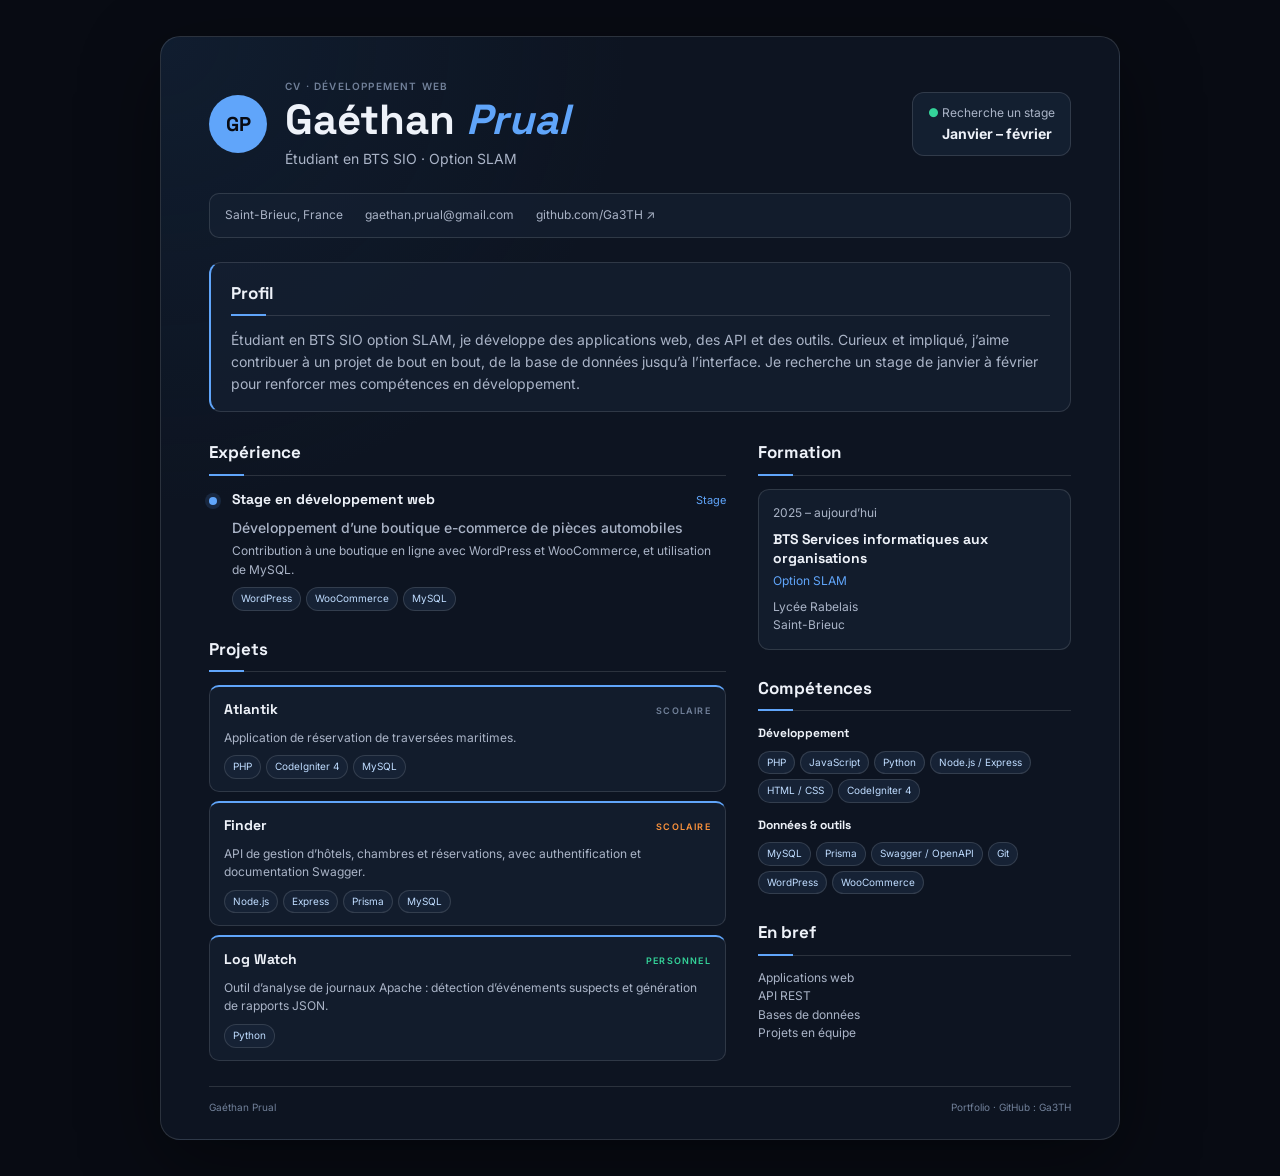
==== index.html @ 6e7fe6c9 "Publier le CV sur GitHub Pages" ====
<!doctype html>
<html lang="fr">
<head>
  <meta charset="UTF-8">
  <meta name="viewport" content="width=device-width, initial-scale=1">
  <meta name="description" content="CV de Gaéthan Prual, étudiant en BTS SIO SLAM à la recherche d'un stage de janvier à février.">
  <title>Gaéthan Prual — CV &amp; Portfolio</title>
  <link rel="preconnect" href="https://fonts.googleapis.com">
  <link rel="preconnect" href="https://fonts.gstatic.com" crossorigin>
  <link href="https://fonts.googleapis.com/css2?family=Space+Grotesk:wght@500;600;700&family=Inter:wght@400;500;600&display=swap" rel="stylesheet">
  <link rel="stylesheet" href="cv-gaethan-prual.css">
</head>
<body>
  <main class="cv">
    <header class="entete">
      <div class="identite">
        <div class="logo" aria-hidden="true">GP</div>
        <div>
          <p class="sur-titre">CV · DÉVELOPPEMENT WEB</p>
          <h1>Gaéthan <span>Prual</span></h1>
          <p class="poste">Étudiant en BTS SIO · Option SLAM</p>
        </div>
      </div>
      <div class="disponibilite">● Recherche un stage<br><strong>Janvier – février</strong></div>
    </header>

    <div class="coordonnees" aria-label="Coordonnées">
      <span>Saint-Brieuc, France</span>
      <a href="mailto:gaethan.prual@gmail.com">gaethan.prual@gmail.com</a>
      <a href="https://github.com/Ga3TH">github.com/Ga3TH ↗</a>
    </div>

    <section class="intro">
      <h2>Profil</h2>
      <p>Étudiant en BTS SIO option SLAM, je développe des applications web, des API et des outils. Curieux et impliqué, j’aime contribuer à un projet de bout en bout, de la base de données jusqu’à l’interface. Je recherche un stage de janvier à février pour renforcer mes compétences en développement.</p>
    </section>

    <div class="colonnes">
      <div class="colonne-principale">
        <section>
          <h2>Expérience</h2>
          <article class="experience">
            <div class="repere"></div>
            <div>
              <div class="ligne-titre"><h3>Stage en développement web</h3><span class="date">Stage</span></div>
              <p class="organisation">Développement d’une boutique e-commerce de pièces automobiles</p>
              <p>Contribution à une boutique en ligne avec WordPress et WooCommerce, et utilisation de MySQL.</p>
              <div class="tags"><span>WordPress</span><span>WooCommerce</span><span>MySQL</span></div>
            </div>
          </article>
        </section>

        <section>
          <h2>Projets</h2>
          <article class="projet">
            <div class="ligne-titre"><h3>Atlantik</h3><span class="type">SCOLAIRE</span></div>
            <p>Application de réservation de traversées maritimes.</p>
            <div class="tags"><span>PHP</span><span>CodeIgniter 4</span><span>MySQL</span></div>
          </article>
          <article class="projet">
            <div class="ligne-titre"><h3>Finder</h3><span class="type orange">SCOLAIRE</span></div>
            <p>API de gestion d’hôtels, chambres et réservations, avec authentification et documentation Swagger.</p>
            <div class="tags"><span>Node.js</span><span>Express</span><span>Prisma</span><span>MySQL</span></div>
          </article>
          <article class="projet">
            <div class="ligne-titre"><h3>Log Watch</h3><span class="type vert">PERSONNEL</span></div>
            <p>Outil d’analyse de journaux Apache : détection d’événements suspects et génération de rapports JSON.</p>
            <div class="tags"><span>Python</span></div>
          </article>
        </section>
      </div>

      <aside class="colonne-laterale">
        <section>
          <h2>Formation</h2>
          <article class="formation">
            <p class="date">2025 – aujourd’hui</p>
            <h3>BTS Services informatiques aux organisations</h3>
            <p class="accent">Option SLAM</p>
            <p>Lycée Rabelais<br>Saint-Brieuc</p>
          </article>
        </section>
        <section>
          <h2>Compétences</h2>
          <h3 class="sous-titre">Développement</h3>
          <div class="tags colonne-tags"><span>PHP</span><span>JavaScript</span><span>Python</span><span>Node.js / Express</span><span>HTML / CSS</span><span>CodeIgniter 4</span></div>
          <h3 class="sous-titre">Données &amp; outils</h3>
          <div class="tags colonne-tags"><span>MySQL</span><span>Prisma</span><span>Swagger / OpenAPI</span><span>Git</span><span>WordPress</span><span>WooCommerce</span></div>
        </section>
        <section class="atouts">
          <h2>En bref</h2>
          <p>Applications web<br>API REST<br>Bases de données<br>Projets en équipe</p>
        </section>
      </aside>
    </div>
    <footer><span>Gaéthan Prual</span><span>Portfolio · GitHub : Ga3TH</span></footer>
  </main>
</body>
</html>
---- cv-gaethan-prual.css ----
:root{color-scheme:dark;--fond:#080b13;--carte:#162235;--texte:#eef2f9;--secondaire:#aab4c7;--muet:#718099;--bleu:#60a5fa;--ligne:#ffffff20}
*{box-sizing:border-box}body{margin:0;background:var(--fond);color:var(--texte);font:14px/1.55 Inter, sans-serif;padding:36px 18px}h1,h2,h3,p{margin-top:0}h1,h2,h3{font-family:"Space Grotesk",sans-serif}a{color:inherit;text-decoration:none}.cv{max-width:960px;margin:auto;padding:42px 48px 24px;background:radial-gradient(circle at 0 0,#1d426833,transparent 32%),#0d1421;border:1px solid var(--ligne);border-radius:20px;box-shadow:0 24px 80px #0006}.entete{display:flex;justify-content:space-between;align-items:center;gap:24px}.identite{display:flex;align-items:center;gap:18px}.logo{display:grid;place-items:center;width:58px;height:58px;flex:none;border-radius:50%;background:var(--bleu);color:var(--fond);font:700 20px "Space Grotesk",sans-serif}.sur-titre,.type{color:var(--muet);font-size:10px;letter-spacing:1.2px;font-weight:600}.sur-titre{margin-bottom:3px}.entete h1{font-size:42px;line-height:1.05;margin:0}.entete h1 span{color:var(--bleu);font-style:italic}.poste{color:var(--secondaire);margin:6px 0 0}.disponibilite{padding:11px 15px;background:#162235cc;border:1px solid var(--ligne);border-radius:12px;color:var(--secondaire);font-size:12px;white-space:nowrap}.disponibilite:first-letter{color:#34d399}.disponibilite strong{display:inline-block;padding-left:14px;color:var(--texte);font-size:14px}.coordonnees{display:flex;gap:10px 22px;flex-wrap:wrap;margin:24px 0;padding:12px 15px;background:#16223599;border:1px solid var(--ligne);border-radius:10px;color:var(--secondaire);font-size:12px}.coordonnees a:hover{color:var(--bleu)}section{margin-bottom:25px}h2{font-size:17px;margin:0 0 13px;padding-bottom:7px;border-bottom:1px solid var(--ligne)}h2:after{content:"";display:block;width:35px;height:2px;background:var(--bleu);position:relative;top:8px}.intro{padding:17px 20px;background:#16223599;border:1px solid var(--ligne);border-left:2px solid var(--bleu);border-radius:12px}.intro p{margin:0;color:var(--secondaire)}.colonnes{display:grid;grid-template-columns:1.65fr 1fr;gap:32px;margin-top:27px}.experience{display:grid;grid-template-columns:10px 1fr;gap:13px}.repere{width:8px;height:8px;border-radius:50%;background:var(--bleu);margin-top:8px;box-shadow:0 0 0 4px #60a5fa22}.ligne-titre{display:flex;justify-content:space-between;align-items:baseline;gap:10px}.ligne-titre h3,article h3{font-size:14px;margin:0 0 4px}.date{color:var(--bleu);font-size:11px;white-space:nowrap}.organisation{color:var(--secondaire);font-weight:500;margin:3px 0}.experience p:not(.organisation),.projet p,.formation p{color:var(--secondaire);font-size:12px;margin-bottom:8px}.tags{display:flex;flex-wrap:wrap;gap:5px;margin-top:8px}.tags span{padding:3px 8px;color:#bfdcff;background:#162235;border:1px solid var(--ligne);border-radius:20px;font-size:10px}.projet{padding:12px 14px;margin-bottom:9px;background:#16223599;border:1px solid var(--ligne);border-top:2px solid var(--bleu);border-radius:10px}.projet p{margin:4px 0}.type{font-size:9px}.orange{color:#fb923c}.vert{color:#34d399}.formation{padding:14px;background:#16223599;border:1px solid var(--ligne);border-radius:11px}.formation .date{margin-bottom:8px}.formation h3{line-height:1.35}.formation p:last-child{margin-bottom:0}.accent{color:var(--bleu)!important;margin:0 0 7px!important}.sous-titre{font-size:12px;margin:13px 0 5px}.colonne-tags{gap:5px}.atouts p{margin:0;color:var(--secondaire);font-size:12px}footer{display:flex;justify-content:space-between;padding-top:13px;border-top:1px solid var(--ligne);color:var(--muet);font-size:10px}
@media(max-width:680px){body{padding:10px}.cv{padding:25px 20px;border-radius:14px}.entete{align-items:flex-start;flex-direction:column}.entete h1{font-size:34px}.coordonnees{gap:8px 15px}.colonnes{grid-template-columns:1fr;gap:0}.disponibilite{white-space:normal}}
@media print{@page{size:A4;margin:10mm}body{padding:0;background:#fff;color:#eef2f9;-webkit-print-color-adjust:exact;print-color-adjust:exact}.cv{max-width:none;border:0;border-radius:0;box-shadow:none;padding:20px 25px}.entete h1{font-size:36px}.coordonnees{margin:16px 0}.intro{padding:13px 16px}.colonnes{gap:24px;margin-top:20px}section{margin-bottom:18px}.projet{padding:9px 11px;margin-bottom:7px}.formation{padding:11px}.tags{gap:4px}.tags span{padding:2px 7px}footer{margin-top:4px}a{color:inherit}}
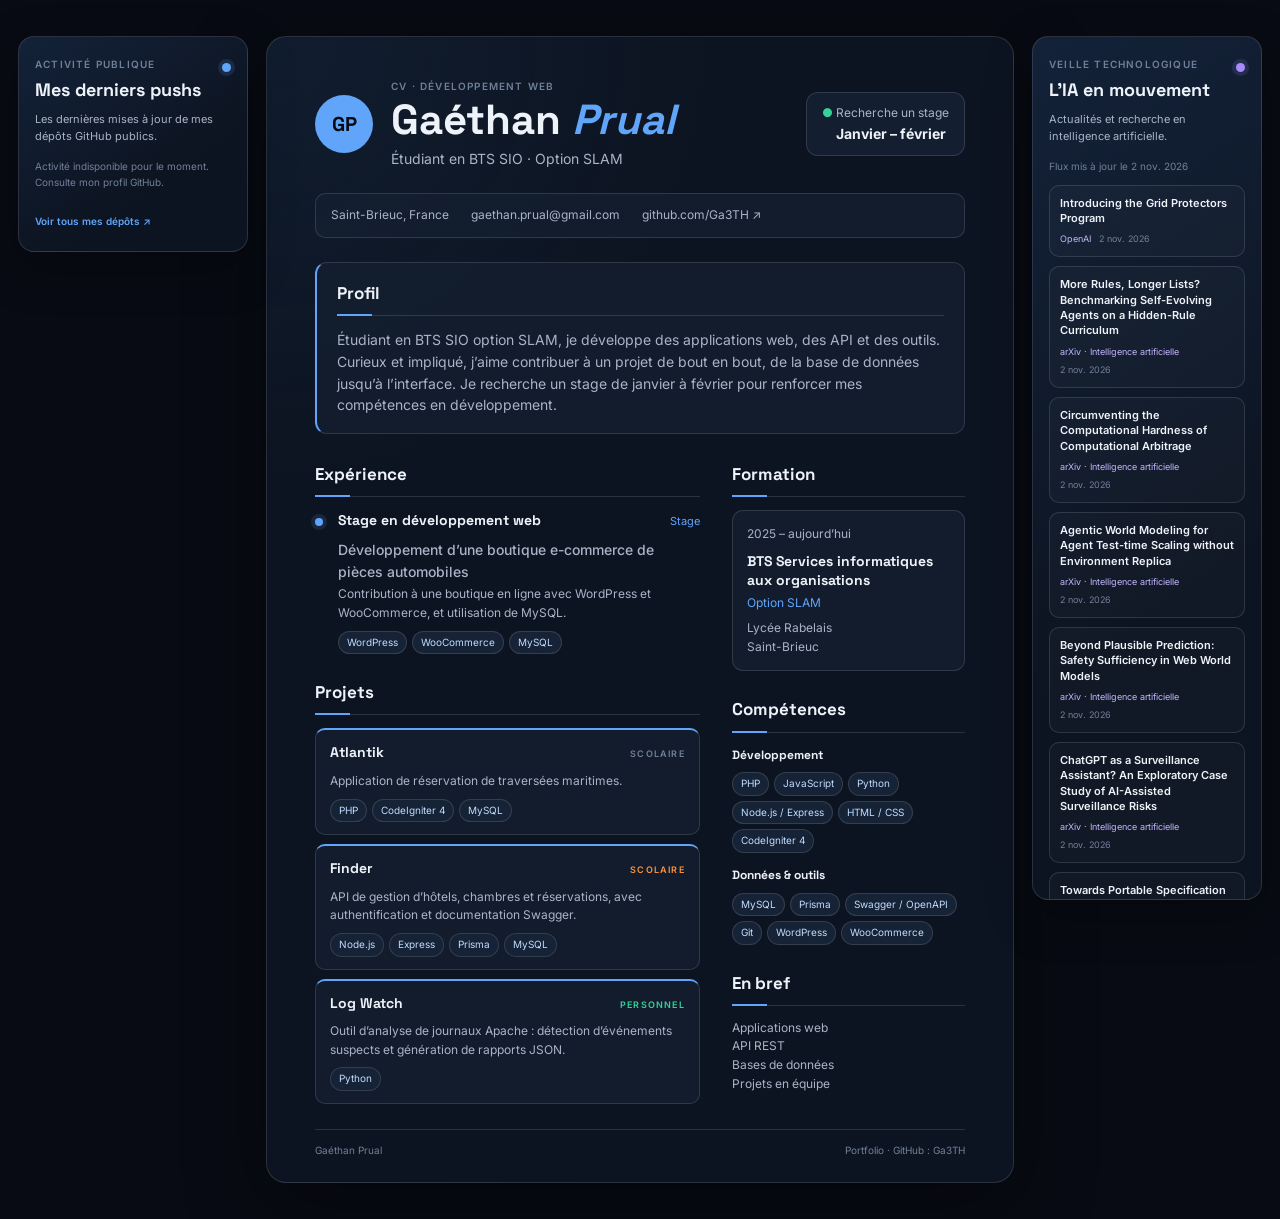
==== commit 3951e43d: "Ajouter les flux de veille au portfolio" ====
--- a/index.html
+++ b/index.html
@@ -11,7 +11,22 @@
   <link rel="stylesheet" href="cv-gaethan-prual.css">
 </head>
 <body>
-  <main class="cv">
+  <div class="page-layout">
+    <aside class="veille veille-github" aria-labelledby="github-feed-title">
+      <header class="veille-entete">
+        <div>
+          <p class="sur-titre">ACTIVITÉ PUBLIQUE</p>
+          <h2 id="github-feed-title">Mes derniers pushs</h2>
+        </div>
+        <span class="veille-indicateur" aria-hidden="true"></span>
+      </header>
+      <p class="veille-description">Les dernières mises à jour de mes dépôts GitHub publics.</p>
+      <p class="feed-status" id="github-feed-status" aria-live="polite">Chargement de l’activité GitHub…</p>
+      <ol class="feed-list" id="github-feed-list"></ol>
+      <a class="veille-lien" href="https://github.com/Ga3TH?tab=repositories" target="_blank" rel="noopener noreferrer">Voir tous mes dépôts <span aria-hidden="true">↗</span></a>
+    </aside>
+
+    <main class="cv">
     <header class="entete">
       <div class="identite">
         <div class="logo" aria-hidden="true">GP</div>
@@ -94,6 +109,22 @@
       </aside>
     </div>
     <footer><span>Gaéthan Prual</span><span>Portfolio · GitHub : Ga3TH</span></footer>
-  </main>
+    </main>
+
+    <aside class="veille veille-ia" aria-labelledby="ai-feed-title">
+      <header class="veille-entete">
+        <div>
+          <p class="sur-titre">VEILLE TECHNOLOGIQUE</p>
+          <h2 id="ai-feed-title">L’IA en mouvement</h2>
+        </div>
+        <span class="veille-indicateur ia" aria-hidden="true"></span>
+      </header>
+      <p class="veille-description">Actualités et recherche en intelligence artificielle.</p>
+      <p class="feed-status" id="ai-feed-status" aria-live="polite">Chargement de la veille IA…</p>
+      <ol class="feed-list" id="ai-feed-list"></ol>
+      <a class="veille-lien" href="https://export.arxiv.org/rss/cs.AI" target="_blank" rel="noopener noreferrer">Explorer les flux de recherche <span aria-hidden="true">↗</span></a>
+    </aside>
+  </div>
+  <script src="portfolio-feeds.js" defer></script>
 </body>
 </html>
--- a/cv-gaethan-prual.css
+++ b/cv-gaethan-prual.css
@@ -2,3 +2,7 @@
 *{box-sizing:border-box}body{margin:0;background:var(--fond);color:var(--texte);font:14px/1.55 Inter, sans-serif;padding:36px 18px}h1,h2,h3,p{margin-top:0}h1,h2,h3{font-family:"Space Grotesk",sans-serif}a{color:inherit;text-decoration:none}.cv{max-width:960px;margin:auto;padding:42px 48px 24px;background:radial-gradient(circle at 0 0,#1d426833,transparent 32%),#0d1421;border:1px solid var(--ligne);border-radius:20px;box-shadow:0 24px 80px #0006}.entete{display:flex;justify-content:space-between;align-items:center;gap:24px}.identite{display:flex;align-items:center;gap:18px}.logo{display:grid;place-items:center;width:58px;height:58px;flex:none;border-radius:50%;background:var(--bleu);color:var(--fond);font:700 20px "Space Grotesk",sans-serif}.sur-titre,.type{color:var(--muet);font-size:10px;letter-spacing:1.2px;font-weight:600}.sur-titre{margin-bottom:3px}.entete h1{font-size:42px;line-height:1.05;margin:0}.entete h1 span{color:var(--bleu);font-style:italic}.poste{color:var(--secondaire);margin:6px 0 0}.disponibilite{padding:11px 15px;background:#162235cc;border:1px solid var(--ligne);border-radius:12px;color:var(--secondaire);font-size:12px;white-space:nowrap}.disponibilite:first-letter{color:#34d399}.disponibilite strong{display:inline-block;padding-left:14px;color:var(--texte);font-size:14px}.coordonnees{display:flex;gap:10px 22px;flex-wrap:wrap;margin:24px 0;padding:12px 15px;background:#16223599;border:1px solid var(--ligne);border-radius:10px;color:var(--secondaire);font-size:12px}.coordonnees a:hover{color:var(--bleu)}section{margin-bottom:25px}h2{font-size:17px;margin:0 0 13px;padding-bottom:7px;border-bottom:1px solid var(--ligne)}h2:after{content:"";display:block;width:35px;height:2px;background:var(--bleu);position:relative;top:8px}.intro{padding:17px 20px;background:#16223599;border:1px solid var(--ligne);border-left:2px solid var(--bleu);border-radius:12px}.intro p{margin:0;color:var(--secondaire)}.colonnes{display:grid;grid-template-columns:1.65fr 1fr;gap:32px;margin-top:27px}.experience{display:grid;grid-template-columns:10px 1fr;gap:13px}.repere{width:8px;height:8px;border-radius:50%;background:var(--bleu);margin-top:8px;box-shadow:0 0 0 4px #60a5fa22}.ligne-titre{display:flex;justify-content:space-between;align-items:baseline;gap:10px}.ligne-titre h3,article h3{font-size:14px;margin:0 0 4px}.date{color:var(--bleu);font-size:11px;white-space:nowrap}.organisation{color:var(--secondaire);font-weight:500;margin:3px 0}.experience p:not(.organisation),.projet p,.formation p{color:var(--secondaire);font-size:12px;margin-bottom:8px}.tags{display:flex;flex-wrap:wrap;gap:5px;margin-top:8px}.tags span{padding:3px 8px;color:#bfdcff;background:#162235;border:1px solid var(--ligne);border-radius:20px;font-size:10px}.projet{padding:12px 14px;margin-bottom:9px;background:#16223599;border:1px solid var(--ligne);border-top:2px solid var(--bleu);border-radius:10px}.projet p{margin:4px 0}.type{font-size:9px}.orange{color:#fb923c}.vert{color:#34d399}.formation{padding:14px;background:#16223599;border:1px solid var(--ligne);border-radius:11px}.formation .date{margin-bottom:8px}.formation h3{line-height:1.35}.formation p:last-child{margin-bottom:0}.accent{color:var(--bleu)!important;margin:0 0 7px!important}.sous-titre{font-size:12px;margin:13px 0 5px}.colonne-tags{gap:5px}.atouts p{margin:0;color:var(--secondaire);font-size:12px}footer{display:flex;justify-content:space-between;padding-top:13px;border-top:1px solid var(--ligne);color:var(--muet);font-size:10px}
 @media(max-width:680px){body{padding:10px}.cv{padding:25px 20px;border-radius:14px}.entete{align-items:flex-start;flex-direction:column}.entete h1{font-size:34px}.coordonnees{gap:8px 15px}.colonnes{grid-template-columns:1fr;gap:0}.disponibilite{white-space:normal}}
 @media print{@page{size:A4;margin:10mm}body{padding:0;background:#fff;color:#eef2f9;-webkit-print-color-adjust:exact;print-color-adjust:exact}.cv{max-width:none;border:0;border-radius:0;box-shadow:none;padding:20px 25px}.entete h1{font-size:36px}.coordonnees{margin:16px 0}.intro{padding:13px 16px}.colonnes{gap:24px;margin-top:20px}section{margin-bottom:18px}.projet{padding:9px 11px;margin-bottom:7px}.formation{padding:11px}.tags{gap:4px}.tags span{padding:2px 7px}footer{margin-top:4px}a{color:inherit}}
+.page-layout{max-width:1640px;margin:0 auto;display:grid;grid-template-columns:minmax(230px,1fr) minmax(0,960px) minmax(230px,1fr);align-items:start;gap:18px}.veille{position:sticky;top:18px;max-height:calc(100vh - 36px);overflow:auto;padding:20px 16px;background:linear-gradient(145deg,#132239,#0d1421 65%);border:1px solid var(--ligne);border-radius:16px;box-shadow:0 16px 48px #0004}.veille-entete{display:flex;justify-content:space-between;align-items:flex-start;gap:10px}.veille-entete .sur-titre{margin:0 0 6px}.veille h2{font-size:18px;line-height:1.25;margin:0 0 10px;padding:0;border:0}.veille h2:after{display:none}.veille-indicateur{width:9px;height:9px;flex:none;margin-top:6px;border-radius:50%;background:#60a5fa;box-shadow:0 0 0 4px #60a5fa22}.veille-indicateur.ia{background:#a78bfa;box-shadow:0 0 0 4px #a78bfa22}.veille-description{margin:0 0 14px;color:var(--secondaire);font-size:11px}.feed-status{margin:0 0 10px;color:var(--muet);font-size:10px}.feed-list{display:grid;gap:9px;margin:0;padding:0;list-style:none}.feed-item{padding:10px;background:#ffffff06;border:1px solid var(--ligne);border-radius:10px}.feed-item a{display:block;color:var(--texte);font-size:11px;font-weight:600;line-height:1.4;overflow-wrap:anywhere}.feed-item a:hover{color:var(--bleu)}.feed-meta{display:flex;flex-wrap:wrap;gap:4px 8px;margin-top:6px;color:var(--muet);font-size:9px}.feed-repo{color:var(--bleu)}.feed-message{margin:6px 0 0;color:var(--secondaire);font-size:10px;line-height:1.4;overflow-wrap:anywhere}.feed-source{color:#c4b5fd}.veille-lien{display:inline-block;margin-top:14px;color:var(--bleu);font-size:10px;font-weight:600}.veille-lien:hover{color:#bfdbfe}
+@media(max-width:1100px){.page-layout{grid-template-columns:minmax(0,1fr) minmax(0,1fr);gap:14px}.cv{grid-column:1/-1;grid-row:1}.veille{position:static;max-height:none}.veille-github{grid-column:1;grid-row:2}.veille-ia{grid-column:2;grid-row:2}}
+@media(max-width:680px){.page-layout{grid-template-columns:minmax(0,1fr);gap:12px}.cv{grid-column:1;grid-row:1}.veille-github{grid-column:1;grid-row:2}.veille-ia{grid-column:1;grid-row:3}.veille{padding:18px}}
+@media print{.page-layout{display:block}.veille{display:none}}
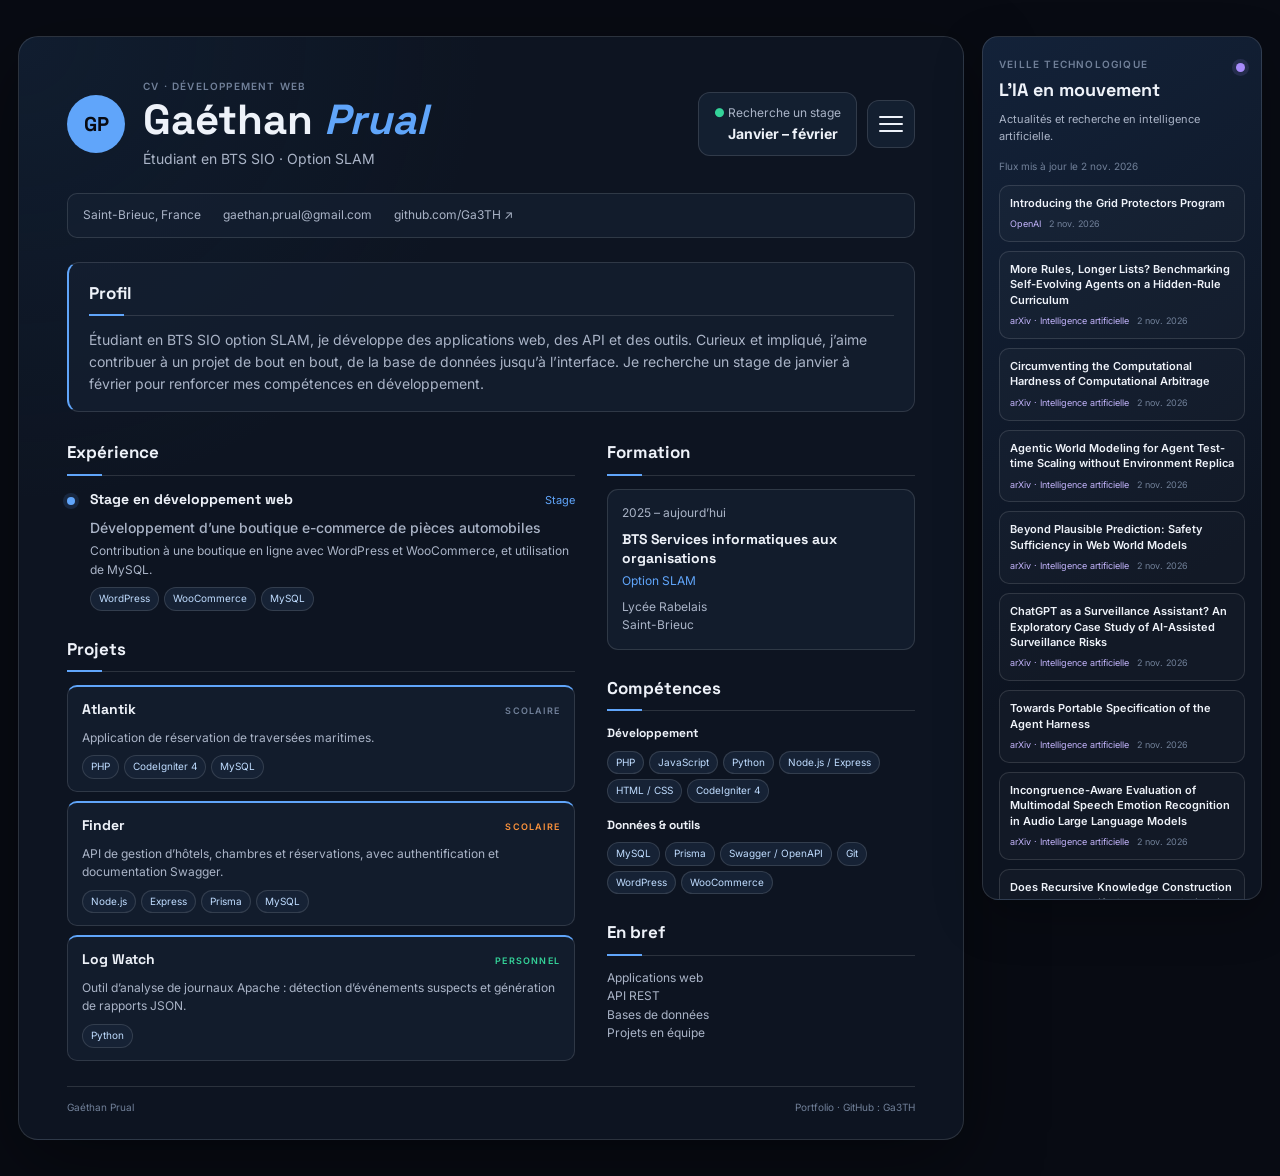
==== commit 207650f6: "Changement Flux du Git dans le portfolio" ====
--- a/index.html
+++ b/index.html
@@ -12,20 +12,6 @@
 </head>
 <body>
   <div class="page-layout">
-    <aside class="veille veille-github" aria-labelledby="github-feed-title">
-      <header class="veille-entete">
-        <div>
-          <p class="sur-titre">ACTIVITÉ PUBLIQUE</p>
-          <h2 id="github-feed-title">Mes derniers pushs</h2>
-        </div>
-        <span class="veille-indicateur" aria-hidden="true"></span>
-      </header>
-      <p class="veille-description">Les dernières mises à jour de mes dépôts GitHub publics.</p>
-      <p class="feed-status" id="github-feed-status" aria-live="polite">Chargement de l’activité GitHub…</p>
-      <ol class="feed-list" id="github-feed-list"></ol>
-      <a class="veille-lien" href="https://github.com/Ga3TH?tab=repositories" target="_blank" rel="noopener noreferrer">Voir tous mes dépôts <span aria-hidden="true">↗</span></a>
-    </aside>
-
     <main class="cv">
     <header class="entete">
       <div class="identite">
@@ -36,7 +22,31 @@
           <p class="poste">Étudiant en BTS SIO · Option SLAM</p>
         </div>
       </div>
-      <div class="disponibilite">● Recherche un stage<br><strong>Janvier – février</strong></div>
+      <div class="entete-actions">
+        <div class="disponibilite">● Recherche un stage<br><strong>Janvier – février</strong></div>
+        <details class="github-activity">
+          <summary class="hamburger-label" aria-label="Afficher les pushs GitHub">
+            <span class="hamburger-icon" aria-hidden="true">
+              <span class="line1"></span>
+              <span class="line2"></span>
+              <span class="line3"></span>
+            </span>
+          </summary>
+          <section class="github-popover" aria-labelledby="github-feed-title">
+            <header class="veille-entete">
+              <div>
+                <p class="sur-titre">ACTIVITÉ PUBLIQUE</p>
+                <h2 id="github-feed-title">Mes projets récents</h2>
+              </div>
+              <span class="veille-indicateur" aria-hidden="true"></span>
+            </header>
+            <p class="feed-status" id="github-feed-status" aria-live="polite">Chargement des pushs GitHub…</p>
+            <ol class="feed-list" id="github-feed-list"></ol>
+            <p class="feed-note" id="github-feed-note">Pushs sur les dépôts publics uniquement.</p>
+            <a class="veille-lien" href="https://github.com/Ga3TH?tab=repositories" target="_blank" rel="noopener noreferrer">Voir tous mes dépôts <span aria-hidden="true">↗</span></a>
+          </section>
+        </details>
+      </div>
     </header>
 
     <div class="coordonnees" aria-label="Coordonnées">
--- a/cv-gaethan-prual.css
+++ b/cv-gaethan-prual.css
@@ -6,3 +6,6 @@
 @media(max-width:1100px){.page-layout{grid-template-columns:minmax(0,1fr) minmax(0,1fr);gap:14px}.cv{grid-column:1/-1;grid-row:1}.veille{position:static;max-height:none}.veille-github{grid-column:1;grid-row:2}.veille-ia{grid-column:2;grid-row:2}}
 @media(max-width:680px){.page-layout{grid-template-columns:minmax(0,1fr);gap:12px}.cv{grid-column:1;grid-row:1}.veille-github{grid-column:1;grid-row:2}.veille-ia{grid-column:1;grid-row:3}.veille{padding:18px}}
 @media print{.page-layout{display:block}.veille{display:none}}
+.page-layout{max-width:1260px;grid-template-columns:minmax(0,960px) minmax(230px,280px);justify-content:center}.entete-actions{display:flex;align-items:center;gap:10px;flex:none}.github-activity{position:relative;flex:none}.hamburger-label{display:grid;place-items:center;width:48px;height:48px;padding:0;cursor:pointer;list-style:none;background:#162235cc;border:1px solid var(--ligne);border-radius:12px;transition:background .2s,border-color .2s}.hamburger-label::-webkit-details-marker{display:none}.hamburger-label:hover,.github-activity[open]>.hamburger-label{background:#1b2c44;border-color:#60a5fa77}.hamburger-label:focus-visible{outline:2px solid var(--bleu);outline-offset:3px}.hamburger-icon{position:relative;width:24px;height:18px}.hamburger-icon span{position:absolute;left:0;width:24px;height:2px;border-radius:4px;background:var(--texte);transition:transform .25s,opacity .2s,top .25s}.hamburger-icon .line1{top:1px}.hamburger-icon .line2{top:8px}.hamburger-icon .line3{top:15px}.github-activity[open] .line1{top:8px;transform:rotate(45deg)}.github-activity[open] .line2{transform:scaleX(0);opacity:0}.github-activity[open] .line3{top:8px;transform:rotate(-45deg)}.github-popover{position:absolute;z-index:5;top:calc(100% + 10px);right:0;width:min(360px,calc(100vw - 48px));max-height:min(70vh,560px);overflow:auto;margin:0;padding:19px 16px;background:linear-gradient(145deg,#132239,#0d1421 65%);border:1px solid var(--ligne);border-radius:16px;box-shadow:0 20px 60px #0009}.github-popover .veille-entete{display:flex;justify-content:space-between;align-items:flex-start;gap:10px}.github-popover .sur-titre{margin:0 0 6px}.github-popover h2{font-size:18px;line-height:1.25;margin:0 0 12px;padding:0;border:0}.github-popover h2:after{display:none}.github-popover .feed-status{margin:0 0 12px;color:var(--texte);font-size:12px;font-weight:600}.github-popover .feed-list{display:grid;gap:8px}.github-popover .feed-item{padding:10px}.github-popover .feed-note{margin:12px 0 0;color:var(--muet);font-size:10px;line-height:1.45}.github-popover .veille-lien{margin-top:12px}.feed-message a{font-size:10px}
+@media(max-width:1100px){.page-layout{grid-template-columns:minmax(0,960px);gap:14px}.cv{grid-column:1;grid-row:1}.veille-ia{grid-column:1;grid-row:2}}
+@media(max-width:680px){.entete-actions{position:relative}.github-activity{position:static}.github-popover{right:auto;left:0;width:min(360px,calc(100vw - 60px))}}
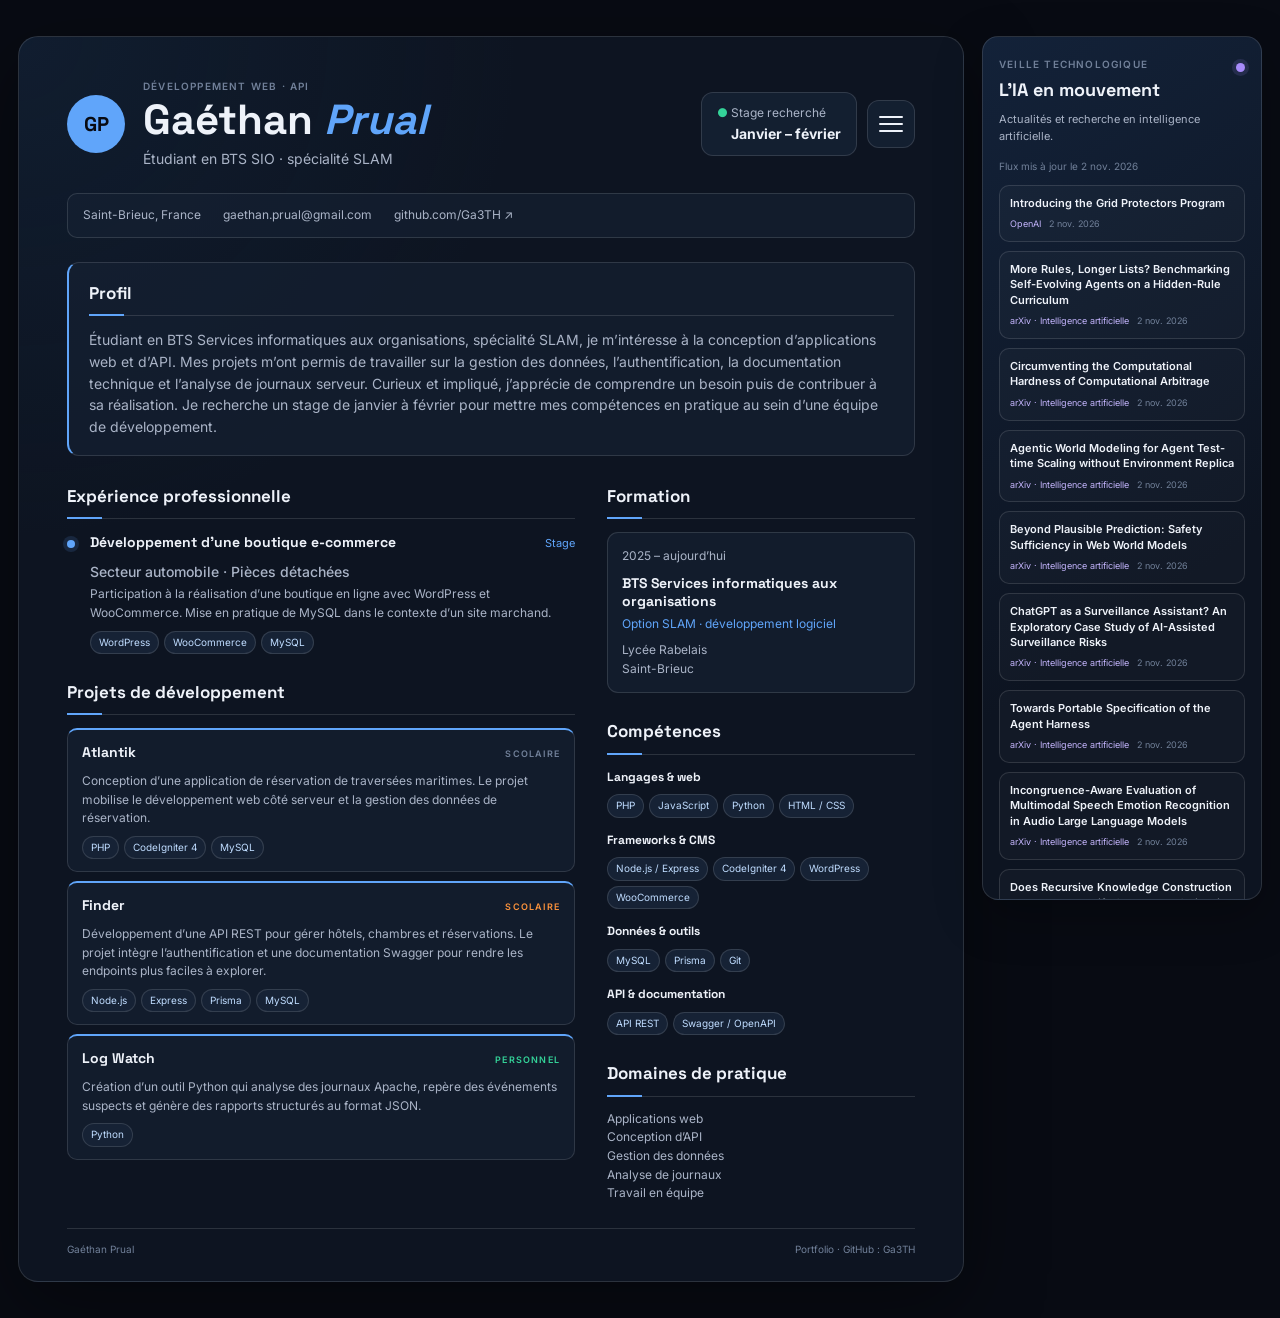
==== commit 2dab367f: "Améliorer la présentation du CV" ====
--- a/index.html
+++ b/index.html
@@ -17,13 +17,13 @@
       <div class="identite">
         <div class="logo" aria-hidden="true">GP</div>
         <div>
-          <p class="sur-titre">CV · DÉVELOPPEMENT WEB</p>
+          <p class="sur-titre">DÉVELOPPEMENT WEB · API</p>
           <h1>Gaéthan <span>Prual</span></h1>
-          <p class="poste">Étudiant en BTS SIO · Option SLAM</p>
+          <p class="poste">Étudiant en BTS SIO · spécialité SLAM</p>
         </div>
       </div>
       <div class="entete-actions">
-        <div class="disponibilite">● Recherche un stage<br><strong>Janvier – février</strong></div>
+        <div class="disponibilite">● Stage recherché<br><strong>Janvier – février</strong></div>
         <details class="github-activity">
           <summary class="hamburger-label" aria-label="Afficher les pushs GitHub">
             <span class="hamburger-icon" aria-hidden="true">
@@ -57,39 +57,39 @@
 
     <section class="intro">
       <h2>Profil</h2>
-      <p>Étudiant en BTS SIO option SLAM, je développe des applications web, des API et des outils. Curieux et impliqué, j’aime contribuer à un projet de bout en bout, de la base de données jusqu’à l’interface. Je recherche un stage de janvier à février pour renforcer mes compétences en développement.</p>
+      <p>Étudiant en BTS Services informatiques aux organisations, spécialité SLAM, je m’intéresse à la conception d’applications web et d’API. Mes projets m’ont permis de travailler sur la gestion des données, l’authentification, la documentation technique et l’analyse de journaux serveur. Curieux et impliqué, j’apprécie de comprendre un besoin puis de contribuer à sa réalisation. Je recherche un stage de janvier à février pour mettre mes compétences en pratique au sein d’une équipe de développement.</p>
     </section>
 
     <div class="colonnes">
       <div class="colonne-principale">
         <section>
-          <h2>Expérience</h2>
+          <h2>Expérience professionnelle</h2>
           <article class="experience">
             <div class="repere"></div>
             <div>
-              <div class="ligne-titre"><h3>Stage en développement web</h3><span class="date">Stage</span></div>
-              <p class="organisation">Développement d’une boutique e-commerce de pièces automobiles</p>
-              <p>Contribution à une boutique en ligne avec WordPress et WooCommerce, et utilisation de MySQL.</p>
+              <div class="ligne-titre"><h3>Développement d’une boutique e-commerce</h3><span class="date">Stage</span></div>
+              <p class="organisation">Secteur automobile · Pièces détachées</p>
+              <p>Participation à la réalisation d’une boutique en ligne avec WordPress et WooCommerce. Mise en pratique de MySQL dans le contexte d’un site marchand.</p>
               <div class="tags"><span>WordPress</span><span>WooCommerce</span><span>MySQL</span></div>
             </div>
           </article>
         </section>
 
         <section>
-          <h2>Projets</h2>
+          <h2>Projets de développement</h2>
           <article class="projet">
             <div class="ligne-titre"><h3>Atlantik</h3><span class="type">SCOLAIRE</span></div>
-            <p>Application de réservation de traversées maritimes.</p>
+            <p>Conception d’une application de réservation de traversées maritimes. Le projet mobilise le développement web côté serveur et la gestion des données de réservation.</p>
             <div class="tags"><span>PHP</span><span>CodeIgniter 4</span><span>MySQL</span></div>
           </article>
           <article class="projet">
             <div class="ligne-titre"><h3>Finder</h3><span class="type orange">SCOLAIRE</span></div>
-            <p>API de gestion d’hôtels, chambres et réservations, avec authentification et documentation Swagger.</p>
+            <p>Développement d’une API REST pour gérer hôtels, chambres et réservations. Le projet intègre l’authentification et une documentation Swagger pour rendre les endpoints plus faciles à explorer.</p>
             <div class="tags"><span>Node.js</span><span>Express</span><span>Prisma</span><span>MySQL</span></div>
           </article>
           <article class="projet">
             <div class="ligne-titre"><h3>Log Watch</h3><span class="type vert">PERSONNEL</span></div>
-            <p>Outil d’analyse de journaux Apache : détection d’événements suspects et génération de rapports JSON.</p>
+            <p>Création d’un outil Python qui analyse des journaux Apache, repère des événements suspects et génère des rapports structurés au format JSON.</p>
             <div class="tags"><span>Python</span></div>
           </article>
         </section>
@@ -101,20 +101,24 @@
           <article class="formation">
             <p class="date">2025 – aujourd’hui</p>
             <h3>BTS Services informatiques aux organisations</h3>
-            <p class="accent">Option SLAM</p>
+            <p class="accent">Option SLAM · développement logiciel</p>
             <p>Lycée Rabelais<br>Saint-Brieuc</p>
           </article>
         </section>
         <section>
           <h2>Compétences</h2>
-          <h3 class="sous-titre">Développement</h3>
-          <div class="tags colonne-tags"><span>PHP</span><span>JavaScript</span><span>Python</span><span>Node.js / Express</span><span>HTML / CSS</span><span>CodeIgniter 4</span></div>
+          <h3 class="sous-titre">Langages &amp; web</h3>
+          <div class="tags colonne-tags"><span>PHP</span><span>JavaScript</span><span>Python</span><span>HTML / CSS</span></div>
+          <h3 class="sous-titre">Frameworks &amp; CMS</h3>
+          <div class="tags colonne-tags"><span>Node.js / Express</span><span>CodeIgniter 4</span><span>WordPress</span><span>WooCommerce</span></div>
           <h3 class="sous-titre">Données &amp; outils</h3>
-          <div class="tags colonne-tags"><span>MySQL</span><span>Prisma</span><span>Swagger / OpenAPI</span><span>Git</span><span>WordPress</span><span>WooCommerce</span></div>
+          <div class="tags colonne-tags"><span>MySQL</span><span>Prisma</span><span>Git</span></div>
+          <h3 class="sous-titre">API &amp; documentation</h3>
+          <div class="tags colonne-tags"><span>API REST</span><span>Swagger / OpenAPI</span></div>
         </section>
         <section class="atouts">
-          <h2>En bref</h2>
-          <p>Applications web<br>API REST<br>Bases de données<br>Projets en équipe</p>
+          <h2>Domaines de pratique</h2>
+          <p>Applications web<br>Conception d’API<br>Gestion des données<br>Analyse de journaux<br>Travail en équipe</p>
         </section>
       </aside>
     </div>
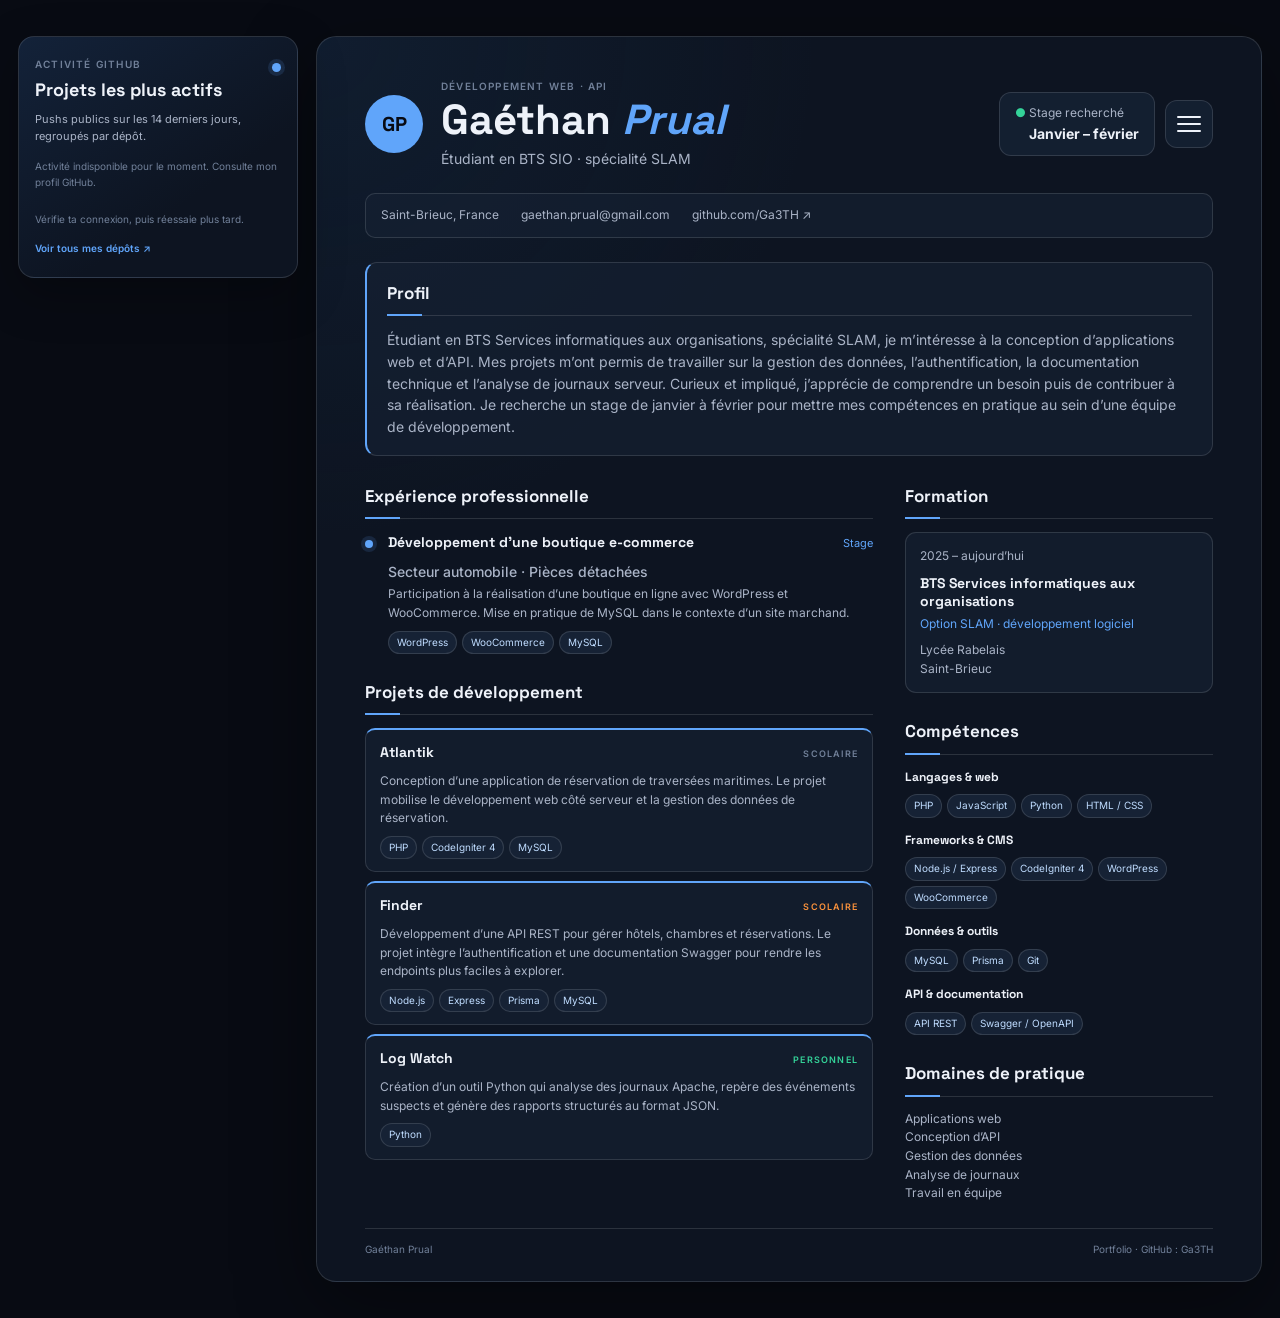
==== commit 264f28e0: "reChangement Flux du Git dans le portfolio" ====
--- a/index.html
+++ b/index.html
@@ -12,6 +12,21 @@
 </head>
 <body>
   <div class="page-layout">
+    <aside class="veille veille-github" aria-labelledby="github-feed-title">
+      <header class="veille-entete">
+        <div>
+          <p class="sur-titre">ACTIVITÉ GITHUB</p>
+          <h2 id="github-feed-title">Projets les plus actifs</h2>
+        </div>
+        <span class="veille-indicateur" aria-hidden="true"></span>
+      </header>
+      <p class="veille-description">Pushs publics sur les 14 derniers jours, regroupés par dépôt.</p>
+      <p class="feed-status" id="github-feed-status" aria-live="polite">Calcul des pushs récents…</p>
+      <ol class="feed-list" id="github-feed-list"></ol>
+      <p class="feed-note" id="github-feed-note">Chargement de l’activité GitHub…</p>
+      <a class="veille-lien" href="https://github.com/Ga3TH?tab=repositories" target="_blank" rel="noopener noreferrer">Voir tous mes dépôts <span aria-hidden="true">↗</span></a>
+    </aside>
+
     <main class="cv">
     <header class="entete">
       <div class="identite">
@@ -24,26 +39,26 @@
       </div>
       <div class="entete-actions">
         <div class="disponibilite">● Stage recherché<br><strong>Janvier – février</strong></div>
-        <details class="github-activity">
-          <summary class="hamburger-label" aria-label="Afficher les pushs GitHub">
+        <details class="ai-activity">
+          <summary class="hamburger-label" aria-label="Ouvrir la veille sur l’intelligence artificielle" aria-controls="ai-feed-panel" aria-expanded="false">
             <span class="hamburger-icon" aria-hidden="true">
               <span class="line1"></span>
               <span class="line2"></span>
               <span class="line3"></span>
             </span>
           </summary>
-          <section class="github-popover" aria-labelledby="github-feed-title">
+          <section class="ai-popover" id="ai-feed-panel" aria-labelledby="ai-feed-title">
             <header class="veille-entete">
               <div>
-                <p class="sur-titre">ACTIVITÉ PUBLIQUE</p>
-                <h2 id="github-feed-title">Mes projets récents</h2>
+                <p class="sur-titre">VEILLE TECHNOLOGIQUE</p>
+                <h2 id="ai-feed-title">L’IA en mouvement</h2>
               </div>
-              <span class="veille-indicateur" aria-hidden="true"></span>
+              <span class="veille-indicateur ia" aria-hidden="true"></span>
             </header>
-            <p class="feed-status" id="github-feed-status" aria-live="polite">Chargement des pushs GitHub…</p>
-            <ol class="feed-list" id="github-feed-list"></ol>
-            <p class="feed-note" id="github-feed-note">Pushs sur les dépôts publics uniquement.</p>
-            <a class="veille-lien" href="https://github.com/Ga3TH?tab=repositories" target="_blank" rel="noopener noreferrer">Voir tous mes dépôts <span aria-hidden="true">↗</span></a>
+            <p class="veille-description">Actualités et recherche en intelligence artificielle.</p>
+            <p class="feed-status" id="ai-feed-status" aria-live="polite">Chargement de la veille IA…</p>
+            <ol class="feed-list" id="ai-feed-list"></ol>
+            <a class="veille-lien" href="https://export.arxiv.org/rss/cs.AI" target="_blank" rel="noopener noreferrer">Explorer les flux de recherche <span aria-hidden="true">↗</span></a>
           </section>
         </details>
       </div>
@@ -125,19 +140,6 @@
     <footer><span>Gaéthan Prual</span><span>Portfolio · GitHub : Ga3TH</span></footer>
     </main>
 
-    <aside class="veille veille-ia" aria-labelledby="ai-feed-title">
-      <header class="veille-entete">
-        <div>
-          <p class="sur-titre">VEILLE TECHNOLOGIQUE</p>
-          <h2 id="ai-feed-title">L’IA en mouvement</h2>
-        </div>
-        <span class="veille-indicateur ia" aria-hidden="true"></span>
-      </header>
-      <p class="veille-description">Actualités et recherche en intelligence artificielle.</p>
-      <p class="feed-status" id="ai-feed-status" aria-live="polite">Chargement de la veille IA…</p>
-      <ol class="feed-list" id="ai-feed-list"></ol>
-      <a class="veille-lien" href="https://export.arxiv.org/rss/cs.AI" target="_blank" rel="noopener noreferrer">Explorer les flux de recherche <span aria-hidden="true">↗</span></a>
-    </aside>
   </div>
   <script src="portfolio-feeds.js" defer></script>
 </body>
--- a/cv-gaethan-prual.css
+++ b/cv-gaethan-prual.css
@@ -9,3 +9,9 @@
 .page-layout{max-width:1260px;grid-template-columns:minmax(0,960px) minmax(230px,280px);justify-content:center}.entete-actions{display:flex;align-items:center;gap:10px;flex:none}.github-activity{position:relative;flex:none}.hamburger-label{display:grid;place-items:center;width:48px;height:48px;padding:0;cursor:pointer;list-style:none;background:#162235cc;border:1px solid var(--ligne);border-radius:12px;transition:background .2s,border-color .2s}.hamburger-label::-webkit-details-marker{display:none}.hamburger-label:hover,.github-activity[open]>.hamburger-label{background:#1b2c44;border-color:#60a5fa77}.hamburger-label:focus-visible{outline:2px solid var(--bleu);outline-offset:3px}.hamburger-icon{position:relative;width:24px;height:18px}.hamburger-icon span{position:absolute;left:0;width:24px;height:2px;border-radius:4px;background:var(--texte);transition:transform .25s,opacity .2s,top .25s}.hamburger-icon .line1{top:1px}.hamburger-icon .line2{top:8px}.hamburger-icon .line3{top:15px}.github-activity[open] .line1{top:8px;transform:rotate(45deg)}.github-activity[open] .line2{transform:scaleX(0);opacity:0}.github-activity[open] .line3{top:8px;transform:rotate(-45deg)}.github-popover{position:absolute;z-index:5;top:calc(100% + 10px);right:0;width:min(360px,calc(100vw - 48px));max-height:min(70vh,560px);overflow:auto;margin:0;padding:19px 16px;background:linear-gradient(145deg,#132239,#0d1421 65%);border:1px solid var(--ligne);border-radius:16px;box-shadow:0 20px 60px #0009}.github-popover .veille-entete{display:flex;justify-content:space-between;align-items:flex-start;gap:10px}.github-popover .sur-titre{margin:0 0 6px}.github-popover h2{font-size:18px;line-height:1.25;margin:0 0 12px;padding:0;border:0}.github-popover h2:after{display:none}.github-popover .feed-status{margin:0 0 12px;color:var(--texte);font-size:12px;font-weight:600}.github-popover .feed-list{display:grid;gap:8px}.github-popover .feed-item{padding:10px}.github-popover .feed-note{margin:12px 0 0;color:var(--muet);font-size:10px;line-height:1.45}.github-popover .veille-lien{margin-top:12px}.feed-message a{font-size:10px}
 @media(max-width:1100px){.page-layout{grid-template-columns:minmax(0,960px);gap:14px}.cv{grid-column:1;grid-row:1}.veille-ia{grid-column:1;grid-row:2}}
 @media(max-width:680px){.entete-actions{position:relative}.github-activity{position:static}.github-popover{right:auto;left:0;width:min(360px,calc(100vw - 60px))}}
+.page-layout{max-width:1260px;grid-template-columns:minmax(230px,280px) minmax(0,960px);justify-content:center}.veille-github{grid-column:1;grid-row:1}.cv{grid-column:2;grid-row:1;width:100%;max-width:960px;margin:0}.ai-activity{position:relative;flex:none}.ai-popover{position:absolute;z-index:6;top:calc(100% + 10px);right:0;width:min(390px,calc(100vw - 48px));max-height:min(72vh,620px);overflow:auto;margin:0;padding:19px 16px;background:linear-gradient(145deg,#132239,#0d1421 65%);border:1px solid var(--ligne);border-radius:16px;box-shadow:0 20px 60px #0009}.ai-popover .veille-entete{display:flex;justify-content:space-between;align-items:flex-start;gap:10px}.ai-popover .sur-titre{margin:0 0 6px}.ai-popover h2{font-size:18px;line-height:1.25;margin:0 0 12px;padding:0;border:0}.ai-popover h2:after{display:none}.ai-popover .veille-description{margin:0 0 12px}.ai-popover .feed-status{margin:0 0 12px;color:var(--texte);font-size:12px;font-weight:600}.ai-popover .feed-list{display:grid;gap:8px}.ai-popover .feed-item{padding:10px}.ai-popover .veille-lien{margin-top:12px}.feed-note{margin:12px 0 0;color:var(--muet);font-size:10px;line-height:1.45}
+@media(max-width:1100px){.page-layout{grid-template-columns:minmax(0,960px);gap:14px}.cv{grid-column:1;grid-row:1}.veille-github{grid-column:1;grid-row:2;position:static;max-height:none}}
+@media(max-width:680px){.entete-actions{position:relative;flex-direction:row;align-items:center}.ai-activity{position:static}.ai-popover{right:auto;left:0;width:min(390px,calc(100vw - 60px))}}
+@media print{.veille-github{display:none}.ai-popover{display:none}}
+.hamburger-label:hover,.ai-activity[open]>.hamburger-label{background:#1b2c44;border-color:#60a5fa77}.ai-activity[open] .line1{top:8px;transform:rotate(45deg)}.ai-activity[open] .line2{transform:scaleX(0);opacity:0}.ai-activity[open] .line3{top:8px;transform:rotate(-45deg)}
+@media(max-width:680px){.ai-popover{position:fixed;top:15vh;right:auto;left:50%;transform:translateX(-50%);width:min(390px,calc(100vw - 32px));max-height:72vh}}
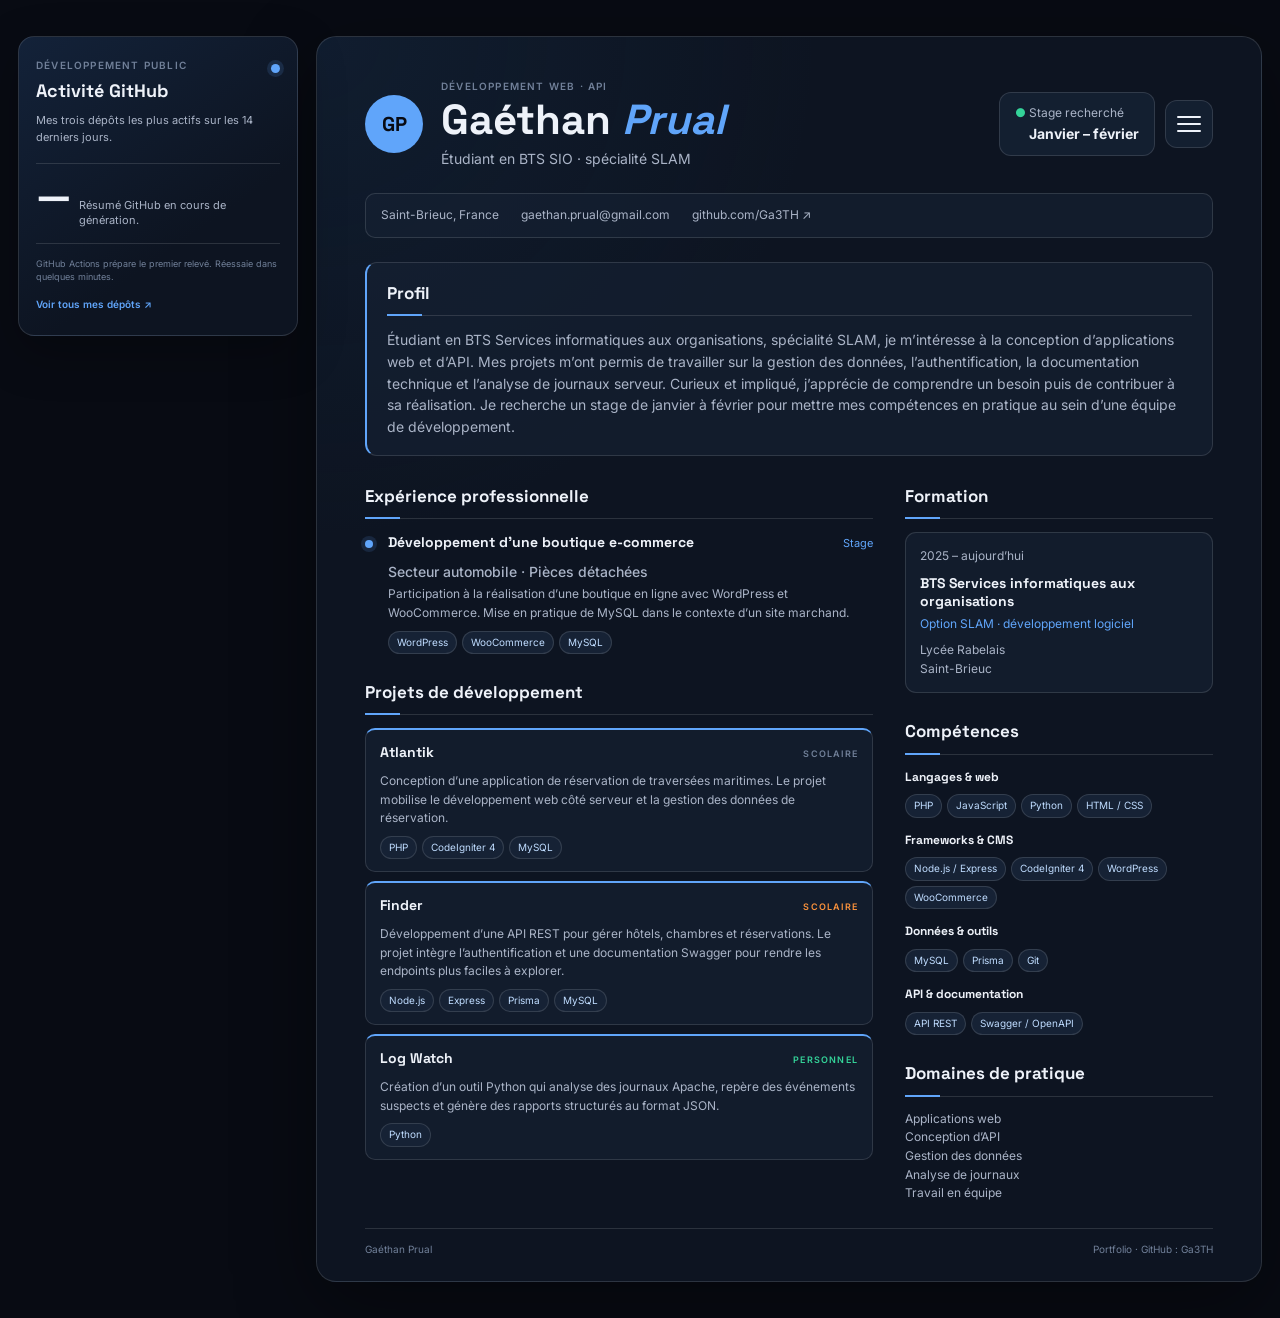
==== commit a89d340f: "Refaire le résumé d'activité GitHub" ====
--- a/index.html
+++ b/index.html
@@ -15,15 +15,18 @@
     <aside class="veille veille-github" aria-labelledby="github-feed-title">
       <header class="veille-entete">
         <div>
-          <p class="sur-titre">ACTIVITÉ GITHUB</p>
-          <h2 id="github-feed-title">Projets les plus actifs</h2>
+          <p class="sur-titre">DÉVELOPPEMENT PUBLIC</p>
+          <h2 id="github-feed-title">Activité GitHub</h2>
         </div>
         <span class="veille-indicateur" aria-hidden="true"></span>
       </header>
-      <p class="veille-description">Pushs publics sur les 14 derniers jours, regroupés par dépôt.</p>
-      <p class="feed-status" id="github-feed-status" aria-live="polite">Calcul des pushs récents…</p>
+      <p class="veille-description">Mes trois dépôts les plus actifs sur les 14 derniers jours.</p>
+      <div class="github-overview">
+        <p class="github-commit-total" id="github-commit-total" aria-hidden="true">—</p>
+        <p class="feed-status" id="github-feed-status" aria-live="polite">Analyse des commits récents…</p>
+      </div>
       <ol class="feed-list" id="github-feed-list"></ol>
-      <p class="feed-note" id="github-feed-note">Chargement de l’activité GitHub…</p>
+      <p class="feed-note" id="github-feed-note">Dépôts publics uniquement.</p>
       <a class="veille-lien" href="https://github.com/Ga3TH?tab=repositories" target="_blank" rel="noopener noreferrer">Voir tous mes dépôts <span aria-hidden="true">↗</span></a>
     </aside>
 
--- a/cv-gaethan-prual.css
+++ b/cv-gaethan-prual.css
@@ -15,3 +15,5 @@
 @media print{.veille-github{display:none}.ai-popover{display:none}}
 .hamburger-label:hover,.ai-activity[open]>.hamburger-label{background:#1b2c44;border-color:#60a5fa77}.ai-activity[open] .line1{top:8px;transform:rotate(45deg)}.ai-activity[open] .line2{transform:scaleX(0);opacity:0}.ai-activity[open] .line3{top:8px;transform:rotate(-45deg)}
 @media(max-width:680px){.ai-popover{position:fixed;top:15vh;right:auto;left:50%;transform:translateX(-50%);width:min(390px,calc(100vw - 32px));max-height:72vh}}
+.veille-github{padding:21px 17px}.veille-github .veille-description{margin-bottom:17px}.github-overview{display:flex;align-items:baseline;gap:8px;padding:12px 0 15px;border-top:1px solid var(--ligne);border-bottom:1px solid var(--ligne)}.github-commit-total{margin:0;color:var(--texte);font:700 40px/1 "Space Grotesk",sans-serif;letter-spacing:-1.5px}.github-overview .feed-status{margin:0;color:var(--secondaire);font-size:11px;line-height:1.35}.veille-github .feed-list{gap:0}.github-project{padding:14px 0;border-bottom:1px solid var(--ligne)}.github-project-heading{display:grid;grid-template-columns:24px minmax(0,1fr) auto;align-items:center;gap:7px}.github-project-rank{color:var(--muet);font:600 10px "Space Grotesk",sans-serif}.github-project-heading>a{min-width:0;overflow:hidden;color:var(--texte);font:600 12px/1.35 "Space Grotesk",sans-serif;text-overflow:ellipsis;white-space:nowrap}.github-project-heading>a:hover{color:var(--bleu)}.github-project-count{color:#bfdcff;font-size:10px;white-space:nowrap}.github-project-description{display:-webkit-box;overflow:hidden;margin:6px 0 9px;color:var(--muet);font-size:10px;line-height:1.45;-webkit-box-orient:vertical;-webkit-line-clamp:2}.github-project-progress{display:block;height:3px;overflow:hidden;margin:9px 0;background:#ffffff12;border-radius:4px}.github-project-progress span{display:block;height:100%;background:linear-gradient(90deg,#60a5fa,#a78bfa);border-radius:4px}.github-project-latest{margin:0 0 5px;color:var(--muet);font-size:9px}.github-project>a:last-child{color:var(--bleu);font-size:10px;font-weight:600}.github-project>a:last-child:hover{color:#bfdbfe}.veille-github .feed-note{margin:13px 0 0;color:var(--muet);font-size:9px;line-height:1.45}
+.github-empty{padding:14px 0;color:var(--secondaire);font-size:11px;line-height:1.5}
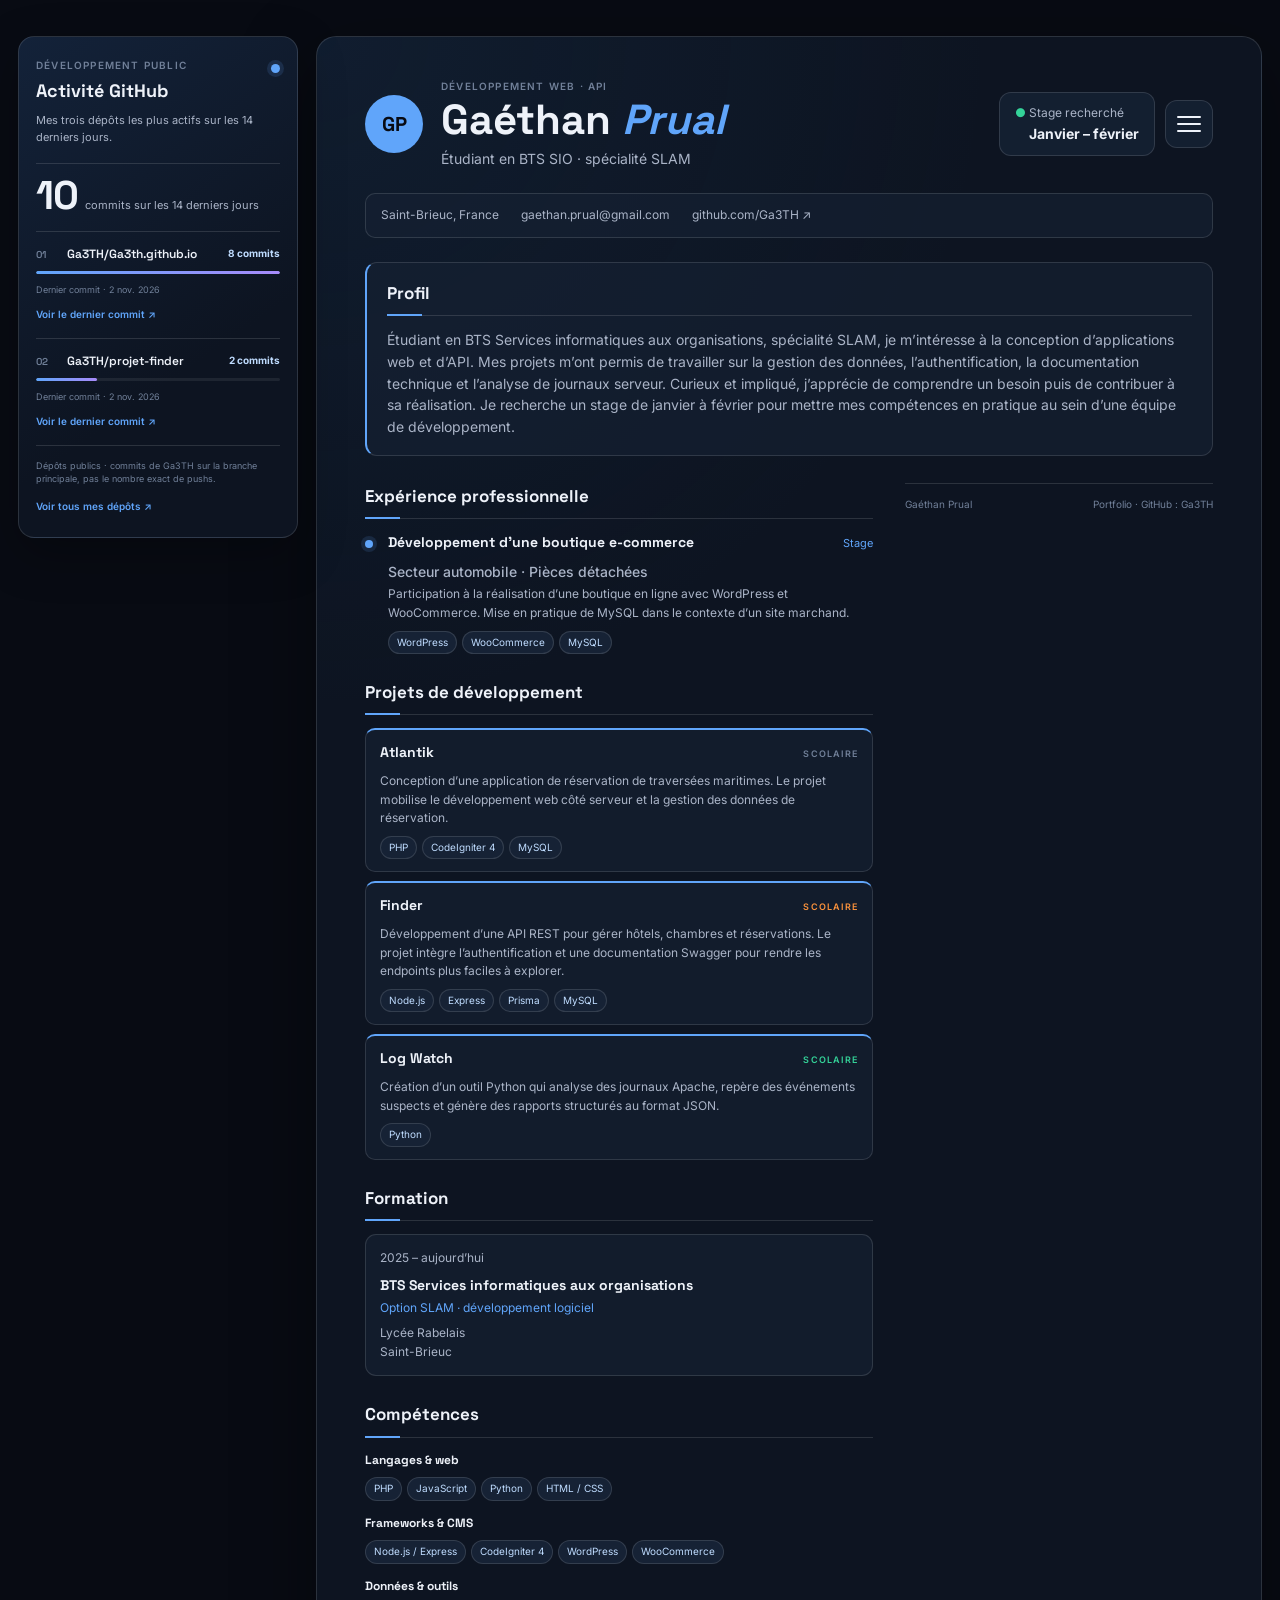
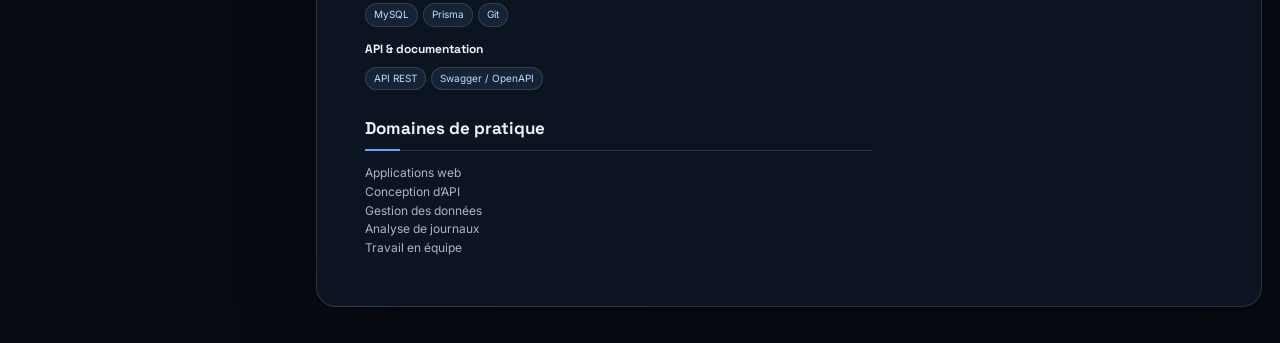
==== commit 7554f676: "changement Projet" ====
--- a/index.html
+++ b/index.html
@@ -106,12 +106,11 @@
             <div class="tags"><span>Node.js</span><span>Express</span><span>Prisma</span><span>MySQL</span></div>
           </article>
           <article class="projet">
-            <div class="ligne-titre"><h3>Log Watch</h3><span class="type vert">PERSONNEL</span></div>
+            <div class="ligne-titre"><h3>Log Watch</h3><span class="type vert">SCOLAIRE</span></div>
             <p>Création d’un outil Python qui analyse des journaux Apache, repère des événements suspects et génère des rapports structurés au format JSON.</p>
             <div class="tags"><span>Python</span></div>
           </article>
         </section>
-      </div>
 
       <aside class="colonne-laterale">
         <section>
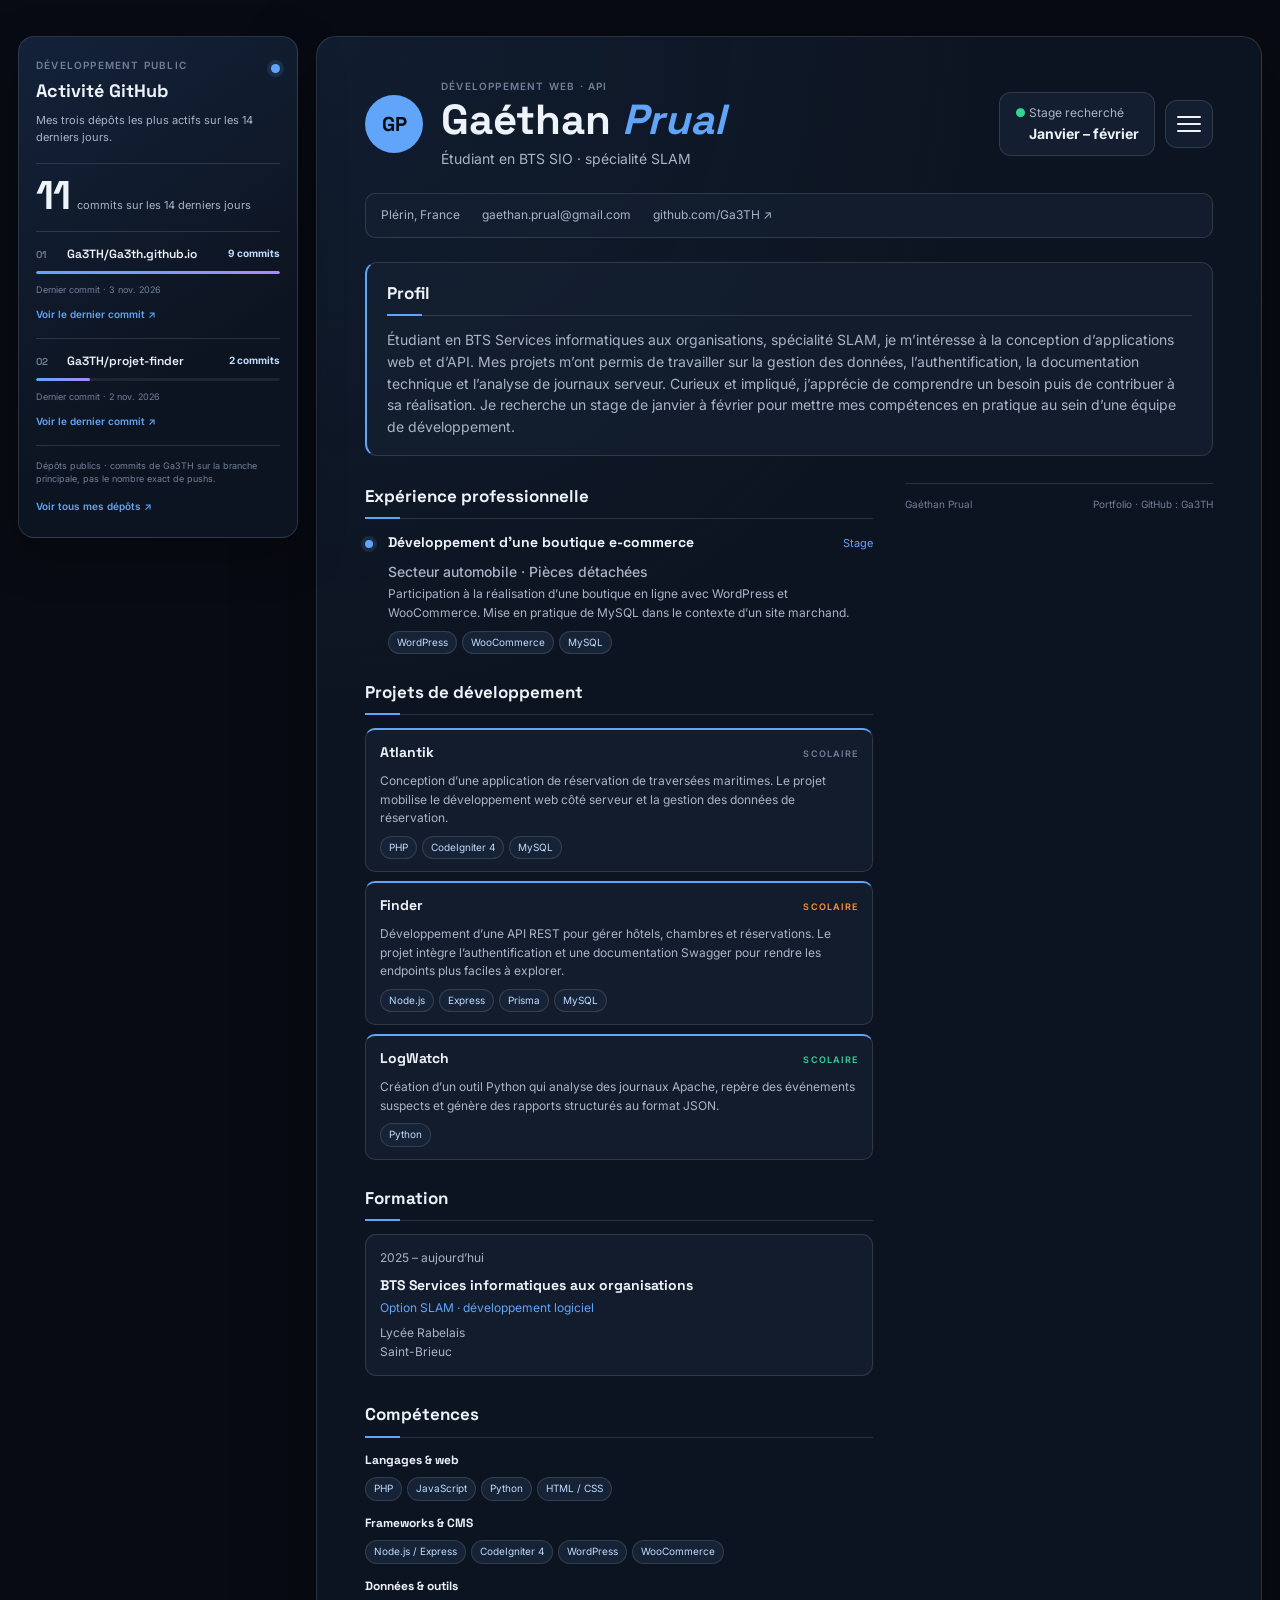
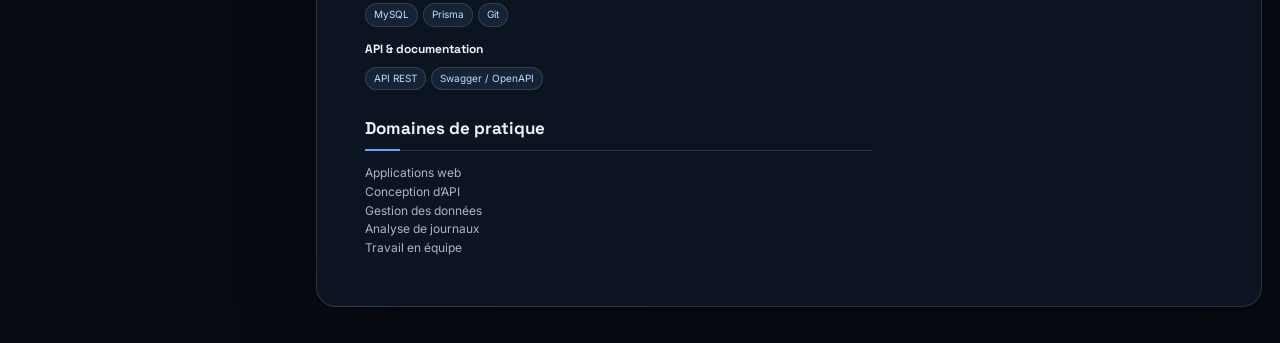
==== commit 6a3e8b52: "changement Projet" ====
--- a/index.html
+++ b/index.html
@@ -68,7 +68,7 @@
     </header>
 
     <div class="coordonnees" aria-label="Coordonnées">
-      <span>Saint-Brieuc, France</span>
+      <span>Plérin, France</span>
       <a href="mailto:gaethan.prual@gmail.com">gaethan.prual@gmail.com</a>
       <a href="https://github.com/Ga3TH">github.com/Ga3TH ↗</a>
     </div>
@@ -106,7 +106,7 @@
             <div class="tags"><span>Node.js</span><span>Express</span><span>Prisma</span><span>MySQL</span></div>
           </article>
           <article class="projet">
-            <div class="ligne-titre"><h3>Log Watch</h3><span class="type vert">SCOLAIRE</span></div>
+            <div class="ligne-titre"><h3>LogWatch</h3><span class="type vert">SCOLAIRE</span></div>
             <p>Création d’un outil Python qui analyse des journaux Apache, repère des événements suspects et génère des rapports structurés au format JSON.</p>
             <div class="tags"><span>Python</span></div>
           </article>
